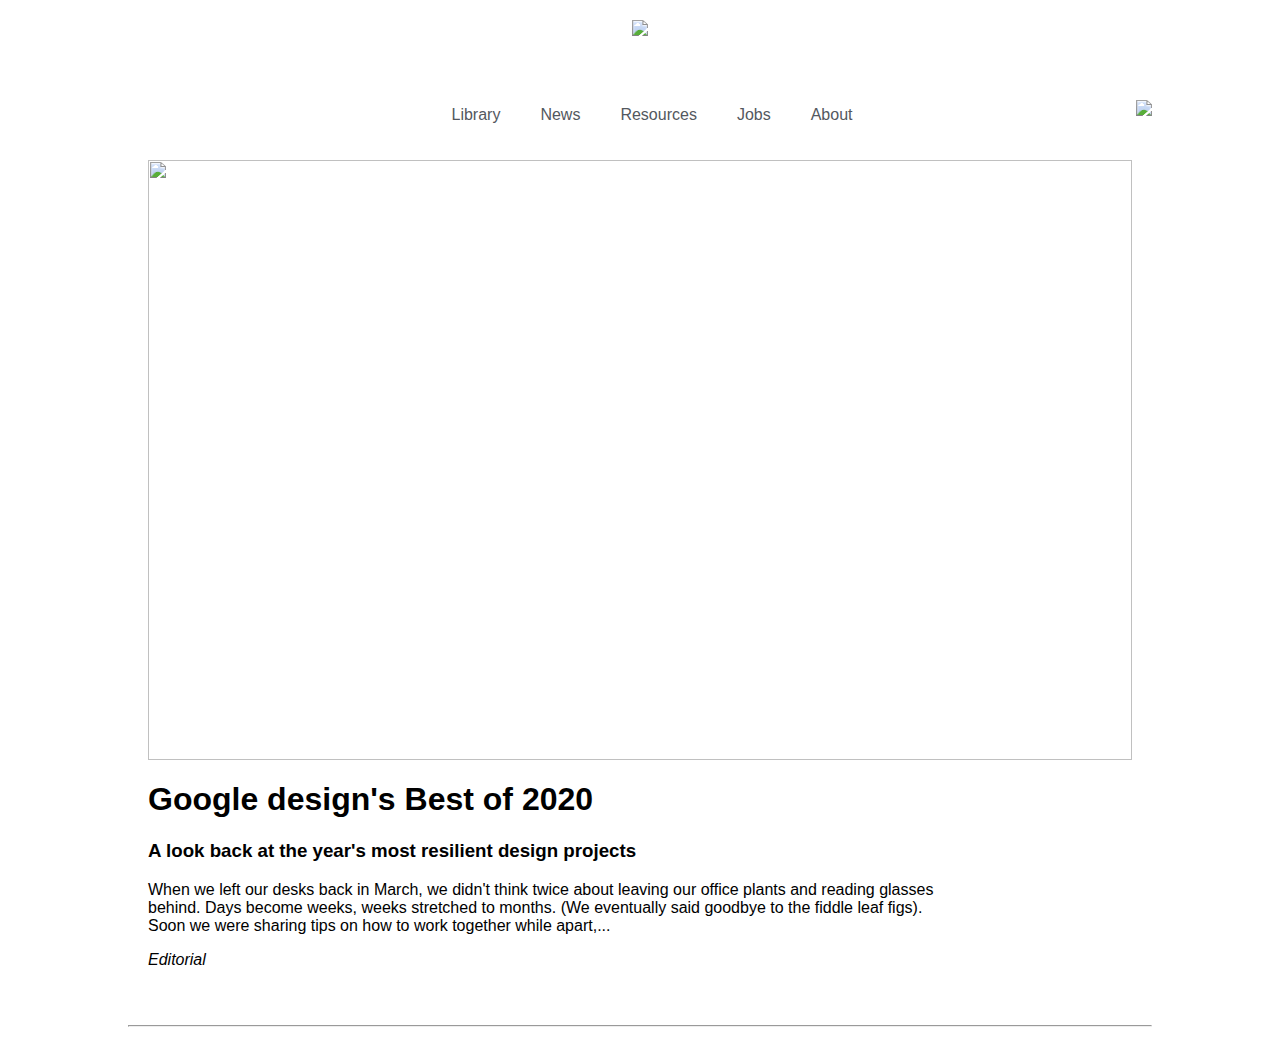
==== index.html @ 1115cd9e "ICA 2 Version 1" ====
<!DOCTYPE html>
<html lang="en">
  <head>
    <meta charset="utf-8" />
    <meta http-equiv="X-UA-Compatible" content="IE=edge" />
    <meta name="viewport" content="width=device-width, initial-scale=1" />

    <title>Wendy's A2 Coding</title>

    <!-- import the webpage's stylesheet -->
    <link rel="stylesheet" href="/style.css" />

    <!-- import the webpage's javascript file -->
    <script src="/script.js" defer></script>
  </head>
  <body>
    <div class="main-logo">
      <img
        src="https://cdn.glitch.com/8870e4f2-5838-43ce-9671-2cc97198764c%2Fgoogledesign%20logo.png?v=1611800086174"
      />
    </div>
    <nav>
      <div></div>
      <ul>
        <li><a href="#">Library</a></li>
        <li><a href="#">News</a></li>
        <li><a href="#">Resources</a></li>
        <li><a href="#">Jobs</a></li>
        <li><a href="#">About</a></li>
      </ul>

      <div class="magnifying-glass">
        <img
          src="https://cdn.glitch.com/8870e4f2-5838-43ce-9671-2cc97198764c%2Fmagnifying%20glass.png?v=1611801108103"
        />
      </div>
    </nav>
<!--     hero -->
    <div class="index-hero">
      <div class="hero-img">
        <img src="https://cdn.glitch.com/8870e4f2-5838-43ce-9671-2cc97198764c%2FvYtVt8o3kNkUz.png?v=1611802524517">
      </div>
      <div class="text-width-80">
        <h1>
          Google design's Best of 2020
        </h1>
        <h3>
          A look back at the year's most resilient design projects
        </h3>
        <p>
          When we left our desks back in March, we didn't think twice about leaving our office plants and reading glasses behind. Days become weeks, weeks stretched to months. (We eventually said goodbye to the fiddle leaf figs). Soon we were sharing tips on how to work together while apart,...
        </p>
        <p>
          <i>Editorial</i>
        </p>
      </div>
    </div>
    
  <hr class="blue-line">
  </body>
</html>
---- style.css ----
/* CSS files add styling rules to your content */

body {
  font-family: helvetica, arial, sans-serif;
  margin: 0 10%;
  padding: 0;
  box-sizing: border-box;
}
img {
  height: 100%;
}

/* Nav */
.main-logo {
  height: 50px;
  text-align: center;
  margin: 20px auto;
}
nav {
  justify-content: space-between;
  align-items: center;
}
nav,
nav ul {
  display: flex;
}
nav li {
  list-style-type: none;
}
nav li a {
  text-decoration: none;
  padding: 20px;
  color: #53585e;
}
.magnifying-glass {
  height: 30px;
}
.margin-center {
  margin: 0 auto;
}
/* Hero */
.hero-img {
  width: 100%;
  height: 600px;
}
.index-hero img {
  width: 100%;
  object-fit: cover;
}

/* box shadow */

.index-hero {
  padding: 20px;
}
.index-hero:hover {
/*   padding: 20px; */
  box-shadow: 0px 0px 2px #53585e;
}
.text-width-80 {
  width: 80%;
}

.blue-line{
  margin: 20px 0;
  stroke-width: 3px;
}
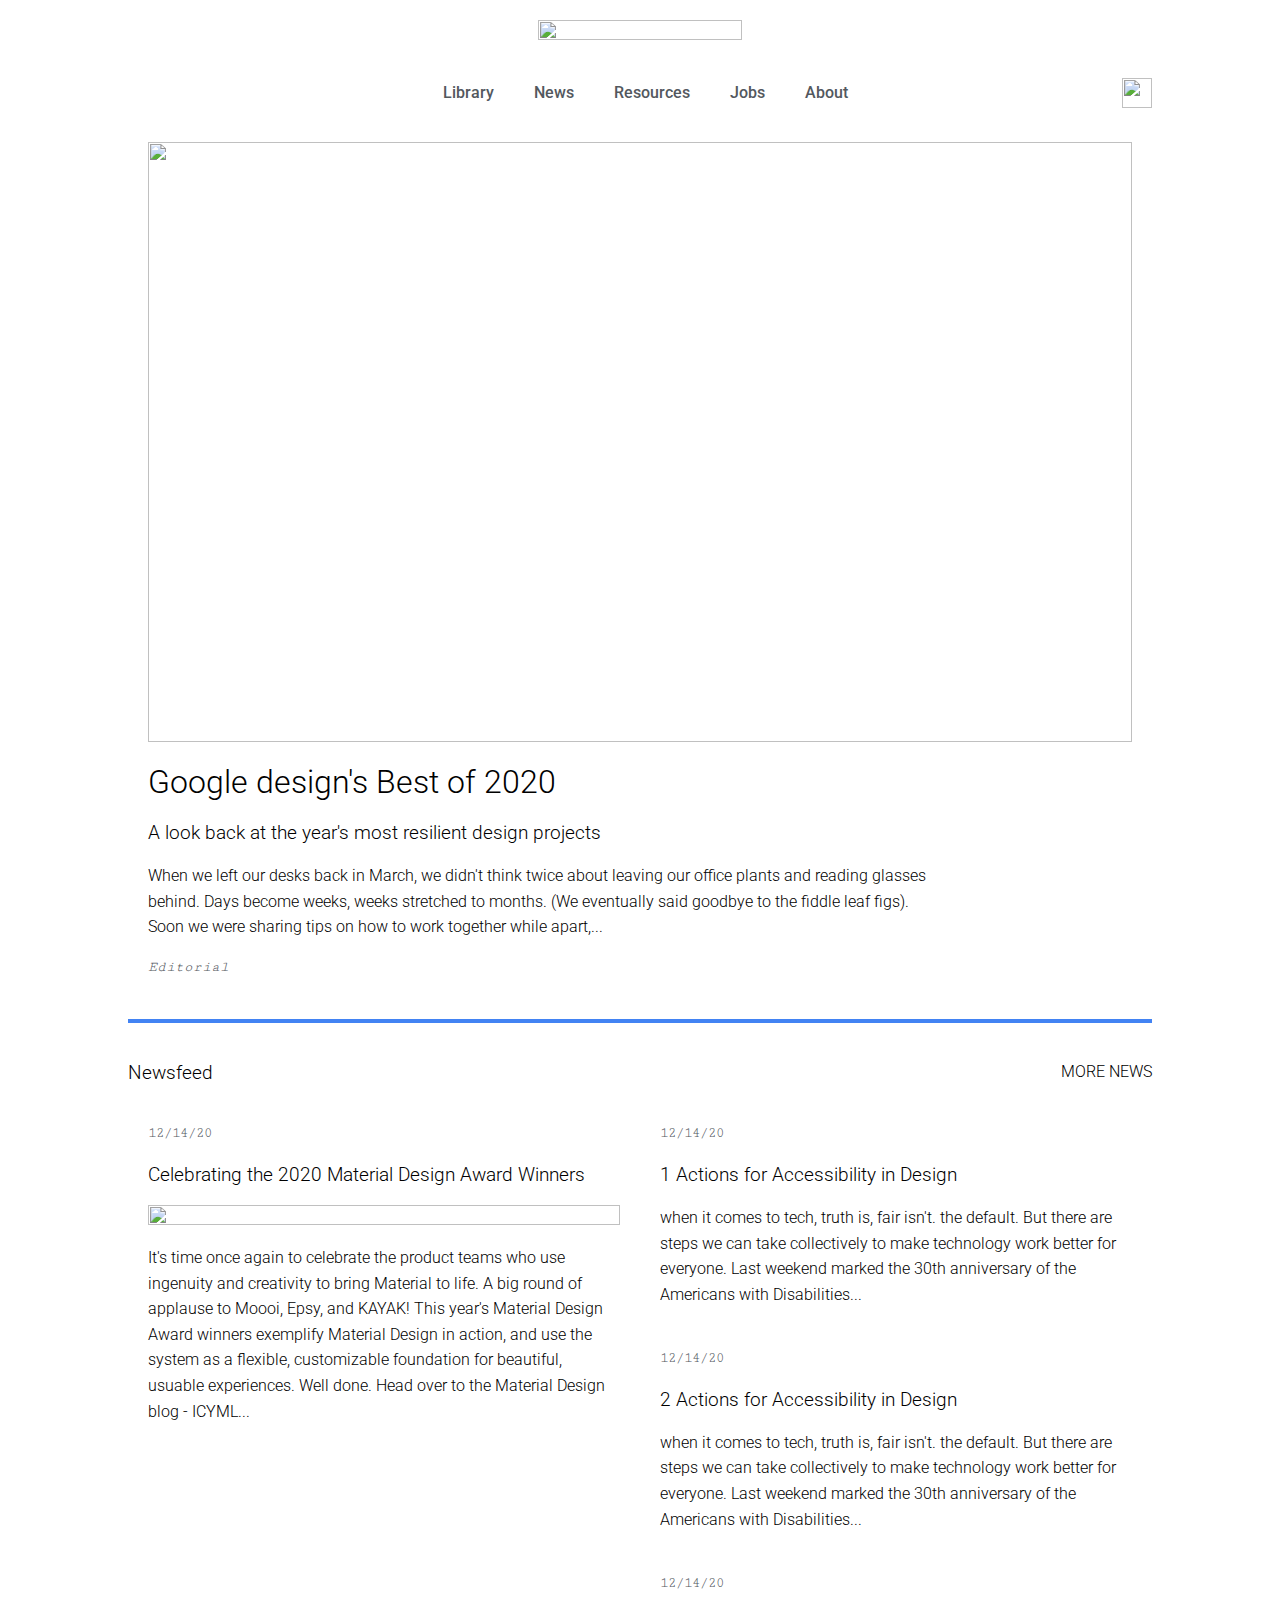
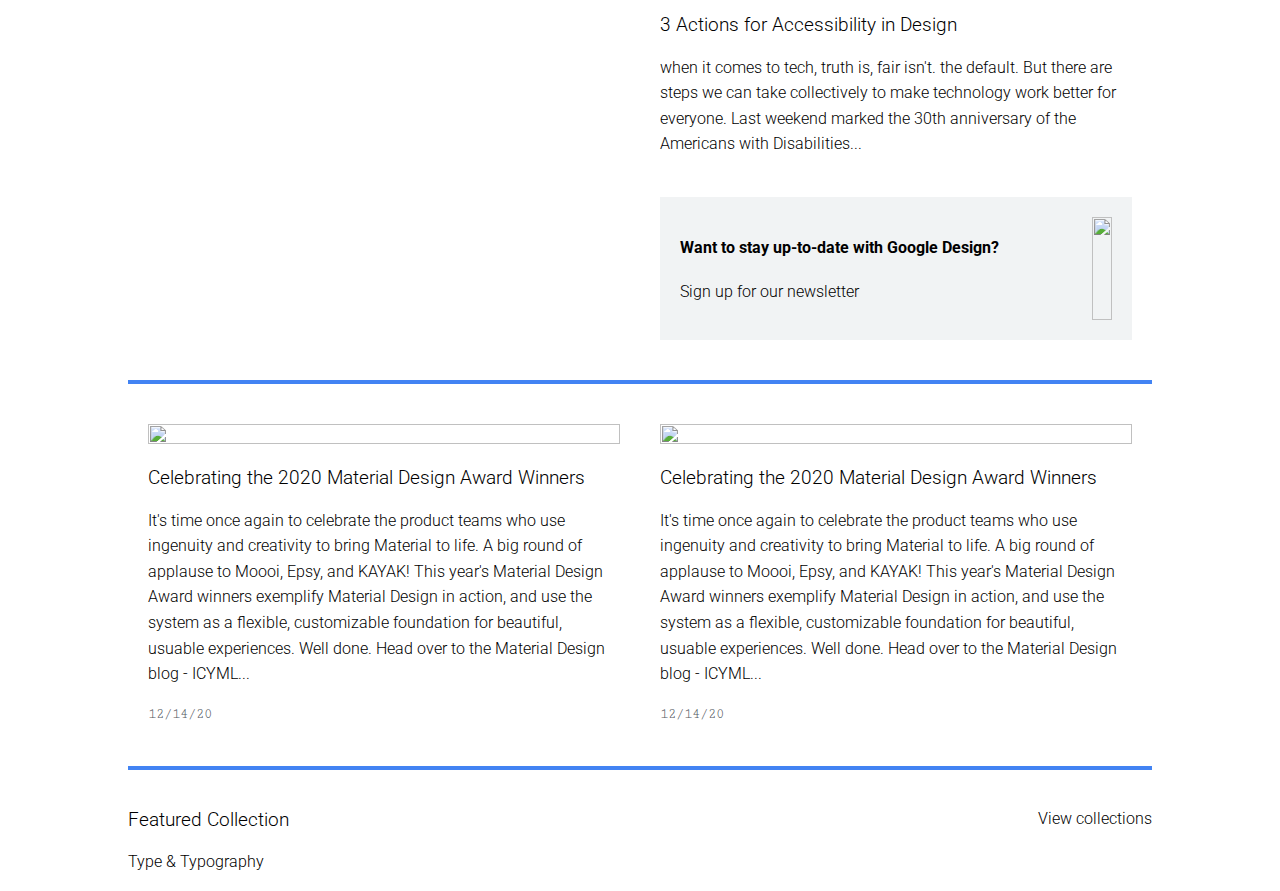
==== commit fdee934d: "👀🛋 Updated with Glitch" ====
--- a/index.html
+++ b/index.html
@@ -9,53 +9,325 @@
 
     <!-- import the webpage's stylesheet -->
     <link rel="stylesheet" href="/style.css" />
+    <link rel="preconnect" href="https://fonts.gstatic.com" />
+    <link rel="preconnect" href="https://fonts.gstatic.com">
+<link rel="preconnect" href="https://fonts.gstatic.com">
+<link href="https://fonts.googleapis.com/css2?family=Cutive+Mono&family=Roboto:wght@300;500&display=swap" rel="stylesheet">
 
     <!-- import the webpage's javascript file -->
     <script src="/script.js" defer></script>
   </head>
   <body>
-    <div class="main-logo">
-      <img
-        src="https://cdn.glitch.com/8870e4f2-5838-43ce-9671-2cc97198764c%2Fgoogledesign%20logo.png?v=1611800086174"
-      />
+    <div class="whole-page-margin">
+      <div class="main-logo">
+        <img
+          src="https://cdn.glitch.com/8870e4f2-5838-43ce-9671-2cc97198764c%2Fgoogledesign%20logo.png?v=1611800086174"
+        />
+      </div>
+      <nav>
+        <div></div>
+        <ul>
+          <li><a href="#">Library</a></li>
+          <li><a href="#">News</a></li>
+          <li><a href="#">Resources</a></li>
+          <li><a href="#">Jobs</a></li>
+          <li><a href="#">About</a></li>
+        </ul>
+
+        <div class="magnifying-glass">
+          <img
+            src="https://cdn.glitch.com/8870e4f2-5838-43ce-9671-2cc97198764c%2Fmagnifying%20glass.png?v=1611801108103"
+          />
+        </div>
+      </nav>
+      <!--     hero -->
+      <div class="index-hero">
+        <div class="hero-img">
+          <img
+            src="https://cdn.glitch.com/8870e4f2-5838-43ce-9671-2cc97198764c%2FvYtVt8o3kNkUz.png?v=1611802524517"
+          />
+        </div>
+        <div class="text-width-80">
+          <h1>
+            Google design's Best of 2020
+          </h1>
+          <h3>
+            A look back at the year's most resilient design projects
+          </h3>
+          <p>
+            When we left our desks back in March, we didn't think twice about
+            leaving our office plants and reading glasses behind. Days become
+            weeks, weeks stretched to months. (We eventually said goodbye to the
+            fiddle leaf figs). Soon we were sharing tips on how to work together
+            while apart,...
+          </p>
+          <p class="mono-text">
+            <i>Editorial</i>
+          </p>
+        </div>
+      </div>
+      <hr class="blue-line" />
+      <!--     Section 2 -->
+      <div class="flex space-between">
+        <div>
+          <h3>
+            Newsfeed
+          </h3>
+        </div>
+        <div>
+          <p>
+            MORE NEWS
+          </p>
+        </div>
+      </div>
+      <section class="flex">
+        <div class="flex1 box-hover">
+          <div>
+            <p class="mono-text">
+              12/14/20
+            </p>
+          </div>
+
+          <div>
+            <h3>
+              Celebrating the 2020 Material Design Award Winners
+            </h3>
+            <div>
+              <img
+                src="https://cdn.glitch.com/8870e4f2-5838-43ce-9671-2cc97198764c%2FksqMRworevuO1.png?v=1612158639087"
+              />
+            </div>
+            <div>
+              <p>
+                It's time once again to celebrate the product teams who use
+                ingenuity and creativity to bring Material to life. A big round
+                of applause to Moooi, Epsy, and KAYAK! This year's Material
+                Design Award winners exemplify Material Design in action, and
+                use the system as a flexible, customizable foundation for
+                beautiful, usuable experiences. Well done. Head over to the
+                Material Design blog - ICYML...
+              </p>
+            </div>
+          </div>
+        </div>
+        <div class="flex1 padding">
+          <div class="margin-bottom">
+            <p class="mono-text">
+              12/14/20
+            </p>
+            <h3>
+              1 Actions for Accessibility in Design
+            </h3>
+            <p>
+              when it comes to tech, truth is, fair isn't. the default. But
+              there are steps we can take collectively to make technology work
+              better for everyone. Last weekend marked the 30th anniversary of
+              the Americans with Disabilities...
+            </p>
+          </div>
+          <div class="margin-bottom">
+            <p class="mono-text">
+              12/14/20
+            </p>
+            <h3>
+              2 Actions for Accessibility in Design
+            </h3>
+            <p>
+              when it comes to tech, truth is, fair isn't. the default. But
+              there are steps we can take collectively to make technology work
+              better for everyone. Last weekend marked the 30th anniversary of
+              the Americans with Disabilities...
+            </p>
+          </div>
+          <div class="margin-bottom">
+            <p class="mono-text">
+              12/14/20
+            </p>
+            <h3>
+              3 Actions for Accessibility in Design
+            </h3>
+            <p>
+              when it comes to tech, truth is, fair isn't. the default. But
+              there are steps we can take collectively to make technology work
+              better for everyone. Last weekend marked the 30th anniversary of
+              the Americans with Disabilities...
+            </p>
+          </div>
+          <!--  Grey box -->
+          <div class="grey-color flex padding space-between">
+            <div>
+              <h4>
+                Want to stay up-to-date with Google Design?
+              </h4>
+              <p>
+                Sign up for our newsletter
+              </p>
+            </div>
+            <div>
+              <img
+                src="https://cdn.glitch.com/8870e4f2-5838-43ce-9671-2cc97198764c%2Fgdlogo.png?v=1612402523638"
+              />
+            </div>
+          </div>
+        </div>
+      </section>
+      <hr class="blue-line" />
+      <!--     Section 2 -->
+      <section class="flex">
+        <div class="flex1 box-hover">
+          <div>
+            <img
+              src="https://cdn.glitch.com/8870e4f2-5838-43ce-9671-2cc97198764c%2FksqMRworevuO1.png?v=1612158639087"
+            />
+          </div>
+          <div>
+            <h3>
+              Celebrating the 2020 Material Design Award Winners
+            </h3>
+            <p>
+              It's time once again to celebrate the product teams who use
+              ingenuity and creativity to bring Material to life. A big round of
+              applause to Moooi, Epsy, and KAYAK! This year's Material Design
+              Award winners exemplify Material Design in action, and use the
+              system as a flexible, customizable foundation for beautiful,
+              usuable experiences. Well done. Head over to the Material Design
+              blog - ICYML...
+            </p>
+          </div>
+          <div>
+            <p class="mono-text">
+              12/14/20
+            </p>
+          </div>
+        </div>
+        <div class="flex1 box-hover">
+          <div>
+            <img
+              src="https://cdn.glitch.com/8870e4f2-5838-43ce-9671-2cc97198764c%2FksqMRworevuO1.png?v=1612158639087"
+            />
+          </div>
+          <div>
+            <h3>
+              Celebrating the 2020 Material Design Award Winners
+            </h3>
+            <p>
+              It's time once again to celebrate the product teams who use
+              ingenuity and creativity to bring Material to life. A big round of
+              applause to Moooi, Epsy, and KAYAK! This year's Material Design
+              Award winners exemplify Material Design in action, and use the
+              system as a flexible, customizable foundation for beautiful,
+              usuable experiences. Well done. Head over to the Material Design
+              blog - ICYML...
+            </p>
+          </div>
+          <div>
+            <p class="mono-text">
+              12/14/20
+            </p>
+          </div>
+        </div>
+      </section>
+      <hr class="blue-line" />
+      <!-- section 3, featured collection-->
+      <!-- featured header -->
+      <div class="flex space-between">
+        <div>
+          <h3>
+            Featured Collection
+          </h3>
+          <p>
+            Type & Typography
+          </p>
+        </div>
+        <div>
+          <p>
+            View collections
+          </p>
+        </div>
+      </div>
     </div>
-    <nav>
-      <div></div>
-      <ul>
-        <li><a href="#">Library</a></li>
-        <li><a href="#">News</a></li>
-        <li><a href="#">Resources</a></li>
-        <li><a href="#">Jobs</a></li>
-        <li><a href="#">About</a></li>
-      </ul>
-
-      <div class="magnifying-glass">
-        <img
-          src="https://cdn.glitch.com/8870e4f2-5838-43ce-9671-2cc97198764c%2Fmagnifying%20glass.png?v=1611801108103"
-        />
-      </div>
-    </nav>
-<!--     hero -->
-    <div class="index-hero">
-      <div class="hero-img">
-        <img src="https://cdn.glitch.com/8870e4f2-5838-43ce-9671-2cc97198764c%2FvYtVt8o3kNkUz.png?v=1611802524517">
-      </div>
-      <div class="text-width-80">
-        <h1>
-          Google design's Best of 2020
-        </h1>
-        <h3>
-          A look back at the year's most resilient design projects
-        </h3>
-        <p>
-          When we left our desks back in March, we didn't think twice about leaving our office plants and reading glasses behind. Days become weeks, weeks stretched to months. (We eventually said goodbye to the fiddle leaf figs). Soon we were sharing tips on how to work together while apart,...
-        </p>
-        <p>
-          <i>Editorial</i>
-        </p>
-      </div>
+    <!--     fix this error when got time -->
+    <!-- featured box -->
+    <!--      
+    <div class="overflow-box">
+      <div class="flex overflow-box-container">
+        <div class="flex1">
+          <p style="padding-right:20px">
+            Lorem ipsum dolor sit amet, consectetur adipiscing elit. Suspendisse
+            sit amet neque ut ante posuere scelerisque sed quis justo. Praesent
+            vehicula et quam eget tempor. Aenean maximus orci at nibh venenatis,
+            ut blandit sapien lobortis. Phasellus vehicula vestibulum quam sed
+            facilisis.
+          </p>
+        </div>
+        <div class="flex1 box-hover">
+          <div>
+            <img
+              src="https://cdn.glitch.com/8870e4f2-5838-43ce-9671-2cc97198764c%2FksqMRworevuO1.png?v=1612158639087"
+            />
+          </div>
+          <div>
+            <h3>
+              Variable Fonts Are Here to Stay
+            </h3>
+            <p>
+              As variable fonts make their way into Google Fonts, learn what
+              they are and their benefits for digital design–better compression
+              for developers, greater expression for designers, and finer text
+              typography for readers.
+            </p>
+          </div>
+          <div>
+            <p>
+              Guide
+            </p>
+          </div>
+        </div>
+        <div class="flex1 box-hover">
+          <div>
+            <img
+              src="https://cdn.glitch.com/8870e4f2-5838-43ce-9671-2cc97198764c%2FksqMRworevuO1.png?v=1612158639087"
+            />
+          </div>
+          <div>
+            <h3>
+              YouTube Sans: The Making of a Typeface
+            </h3>
+            <p>
+              How YouTube created a tailor-made font that doubles as a brand
+              ambassador
+            </p>
+          </div>
+          <div>
+            <p>
+              Case Study
+            </p>
+          </div>
+        </div>
+        <div class="flex1 box-hover">
+          <div>
+            <img
+              src="https://cdn.glitch.com/8870e4f2-5838-43ce-9671-2cc97198764c%2FksqMRworevuO1.png?v=1612158639087"
+            />
+          </div>
+          <div>
+            <h3>
+              Hot Type, Always Fresh
+            </h3>
+            <p>
+              Get to know how the Google Fonts API keeps your type up-to-date
+              and increasingly efficient
+            </p>
+          </div>
+          <div>
+            <p>
+              Editoral
+            </p>
+          </div>
+        </div>
+      </div>
+
     </div>
-    
-  <hr class="blue-line">
+-->
   </body>
 </html>
--- a/style.css
+++ b/style.css
@@ -1,43 +1,106 @@
 /* CSS files add styling rules to your content */
 
 body {
-  font-family: helvetica, arial, sans-serif;
-  margin: 0 10%;
+  margin: 0;
   padding: 0;
   box-sizing: border-box;
 }
 img {
   height: 100%;
-}
+  width: 100%;
+}
+/* 
+.small-icons -> used for small image like icons, profile pic.
+----
+margin
+----
+.whole-page-margin -> to have the margin at the side of the page
+.margin-center -> even spacing at both side
+.margin-bottom -> spacing at the bottom
+.bigspacing -> 120px big spacing at top and bottom
+.midspacing ->60px mid spacing at top and bottom
+.small-spacing ->20px spacing at top and bottom
+
+-----
+mobile
+------
+.mobile-flex-column -> change the direction to column
+.desktop-logo -> show in desktop and hidden when change to mobile
+.mobile-logo -> show in mobile and hidden when in desktop
+
+
+
+*/
 
 /* Nav */
 .main-logo {
-  height: 50px;
+  width: 20%;
   text-align: center;
   margin: 20px auto;
 }
-nav {
+nav,
+.space-between {
   justify-content: space-between;
+/*   align-items: center; */
+}
+nav{
   align-items: center;
 }
 nav,
-nav ul {
+nav ul,
+.flex {
   display: flex;
 }
-nav li {
+
+nav li,
+.footer-list li {
   list-style-type: none;
 }
+
 nav li a {
   text-decoration: none;
+  border-bottom: 3px solid transparent;
   padding: 20px;
   color: #53585e;
 }
+nav li a:hover {
+  transition: 1s ease-in;
+  border-bottom: 3px solid black;
+}
+.mobile-logo {
+  display: none;
+}
 .magnifying-glass {
   height: 30px;
-}
-.margin-center {
-  margin: 0 auto;
-}
+  width: 30px;
+}
+/* footer */
+.footer-list {
+  padding: 0;
+}
+.footer-list li {
+  padding: 5px 0;
+}
+.footer-list li a {
+  text-decoration: none;
+  padding: 0;
+  margin: 0;
+  color: #53585e;
+}
+
+.footer-container {
+  width: 30%;
+}
+/* Privacy & Term underline */
+.privacynterm,
+.privacynterm a {
+  color: #7b7d81;
+  text-decoration: none;
+}
+.privacynterm a:hover, .footer-list li a:hover {
+  text-decoration: underline;
+}
+
 /* Hero */
 .hero-img {
   width: 100%;
@@ -48,20 +111,199 @@
   object-fit: cover;
 }
 
+/* for all */
+.whole-page-margin {
+  margin: 0 10%;
+}
+.flex1 {
+  flex: 1;
+}
+.flex2 {
+  flex: 2;
+}
+.flexwrap {
+  display: flex;
+  flex-wrap: wrap;
+}
+.grey-color {
+  background-color: #f1f3f4;
+}
+.dark-grey-text {
+  color: #7b7d81;
+}
+.grey-text {
+  color: #53585e;
+}
+.margin-center {
+  margin: 0 auto;
+}
+.margin-bottom {
+  margin-bottom: 40px;
+}
+.bigspacing {
+  margin: 120px 0;
+}
+.midspacing {
+  margin: 60px 0;
+}
+.small-spacing{
+  margin: 20px 0;
+}
+.small-icons {
+  width: 40px;
+  height: 40px;
+}
+/* text */
+h1, h2,h2,h3{
+  font-family: "Roboto", sans-serif;
+  font-weight: 300;
+}
+h4{
+  font-family: "Roboto", sans-serif;
+}
+
+p,
+a {
+  font-family: "Roboto", sans-serif;
+  font-size: 16px;
+  line-height: 1.6;
+  font-weight:300;
+  
+}
+.font-weight-300 {
+  font-weight: 300;
+}
+nav a {
+  font-weight: 500;
+}
+.mono-text {
+  font-family: "Cutive Mono", monospace;
+  color: #53585e;
+  font-size: 0.9em;
+  margin: 0;
+}
 /* box shadow */
-
-.index-hero {
+.index-hero,
+.box-hover,
+.padding {
   padding: 20px;
 }
-.index-hero:hover {
-/*   padding: 20px; */
+.index-hero:hover,
+.box-hover:hover {
+  /*   padding: 20px; */
   box-shadow: 0px 0px 2px #53585e;
 }
 .text-width-80 {
   width: 80%;
 }
-
-.blue-line{
+/* blue line */
+.blue-line {
   margin: 20px 0;
-  stroke-width: 3px;
-}+  border: 2px solid #4283f3;
+}
+/* index page */
+.overflow-box {
+  overflow: hidden;
+  margin-left: 10%;
+}
+.overflow-box-container {
+  width: 120%;
+}
+
+/* error 404 page */
+
+.errorpage-logo {
+  width: 15%;
+}
+
+/* Resource page */
+.resources-list li a {
+  color: #4283f3;
+  margin: 15px 0;
+}
+
+.resources-3column {
+  flex: 29%;
+}
+.resources-list li a:hover, .about-links:hover {
+  transition: 1s ease-out;
+  text-decoration: none;
+}
+.resource-3column-para {
+  min-height: 70px;
+}
+/* about page */
+.about-links{
+  color: #4285f4;
+}
+.about-paragraph{
+  width:60%;
+}
+
+/* Tablet */
+@media screen and (max-width: 992px) {
+  .tablet-width-100 {
+    width: 100%;
+    height: 100%;
+  }
+  nav ul {
+    margin-right: 0px;
+  }
+  nav ul li a {
+    font-size: 0.8em;
+  }
+  .desktop-logo {
+    display: none;
+  }
+  .mobile-logo {
+    display: block;
+    width: 50px;
+  }
+}
+
+/* Phone */
+@media screen and (max-width: 600px) {
+  .whole-page-margin {
+    margin: 0 2%;
+  }
+  .mobile-width-100 {
+    width: 100%;
+    height: 100%;
+  }
+  /* nav */
+  .mobile-logo {
+    width: 40px;
+    padding: 0;
+  }
+  nav ul {
+    padding: 0;
+  }
+  .space-between{
+    align-items: center;
+  }
+  .mobile-flex-column {
+    flex-direction: column;
+/*     align-items: center;
+    align-content: center;
+    margin: 0 auto; */
+  }
+  /*   resource 3 column page */
+  .resource-3column-para p {
+    font-size: 0.9em;
+  }
+/*   about page */
+  .about-paragraph{
+  width:80%;
+    margin: 30px auto;
+}
+  nav {
+    width: 100%;
+  }
+  .resources-3column{
+    flex:100%;
+  }
+  /*   footer */
+ .footer-container {
+    width: 80%;
+  }
+}
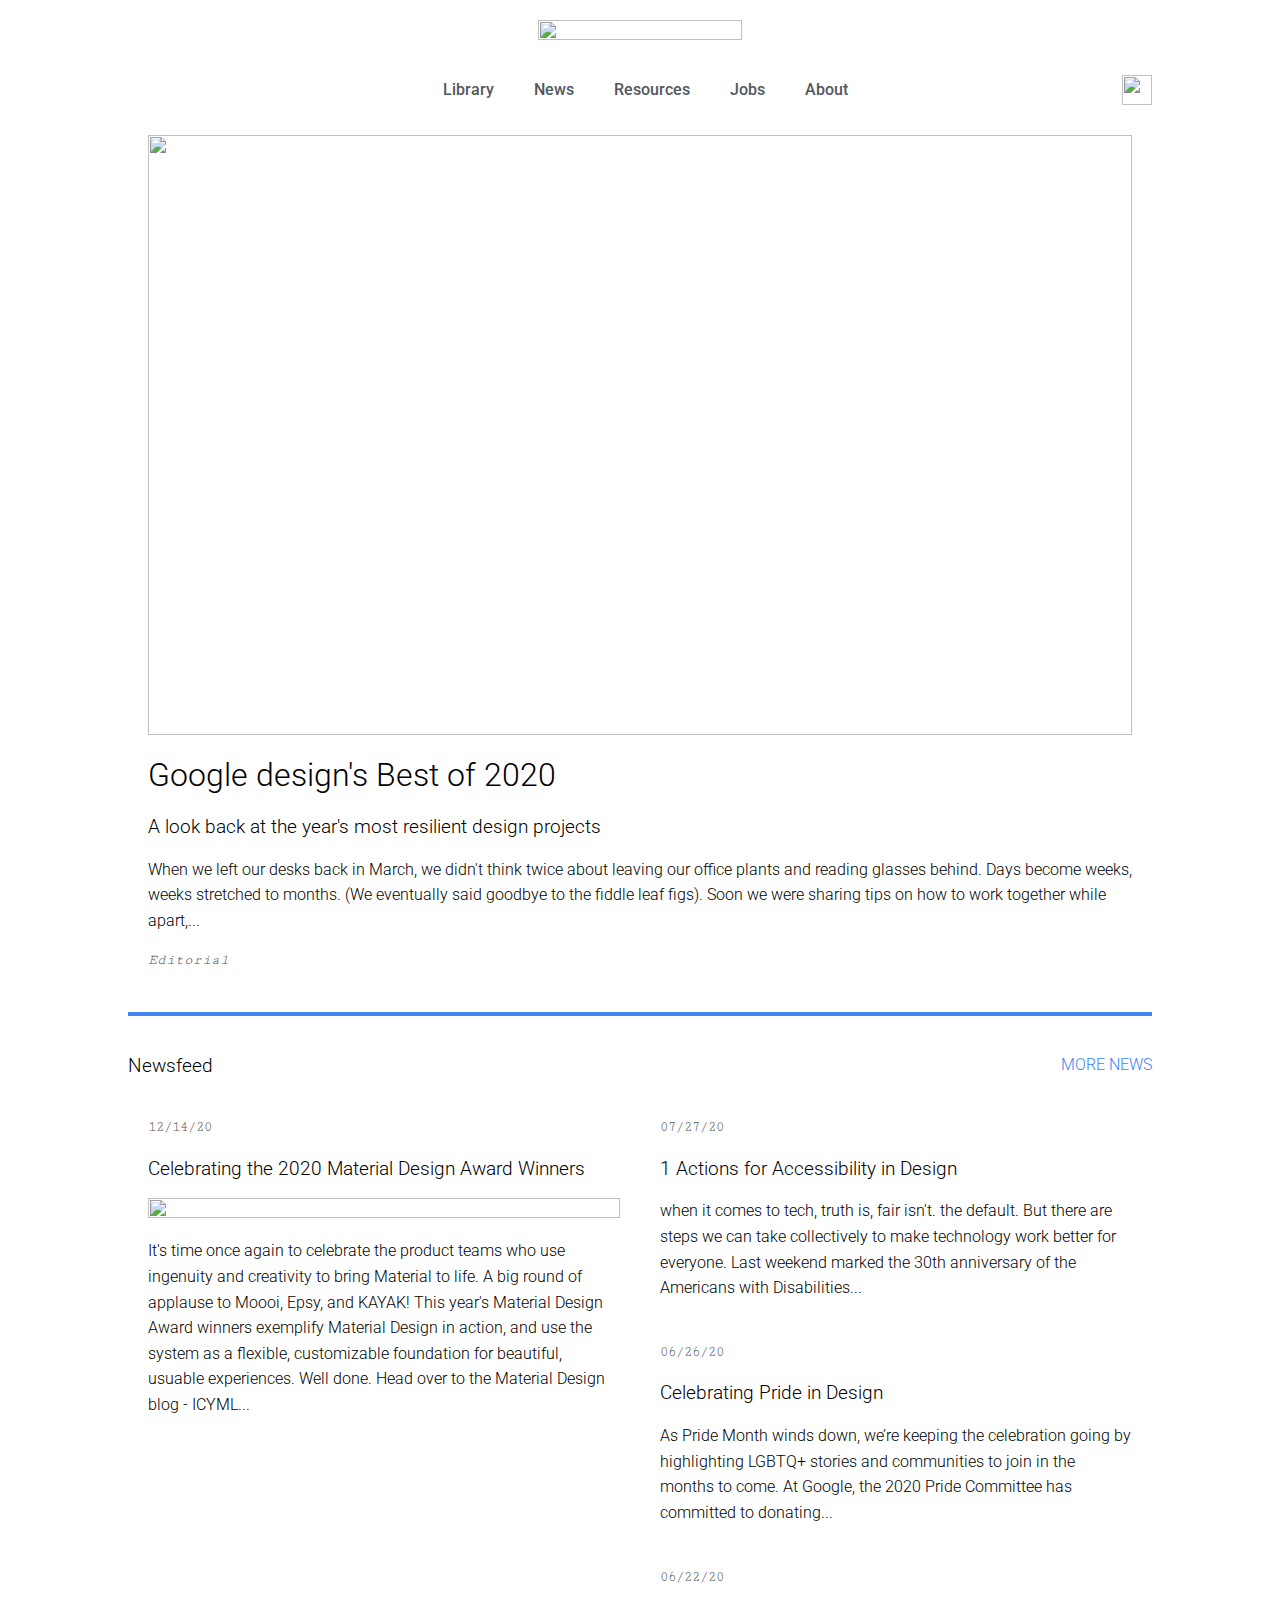
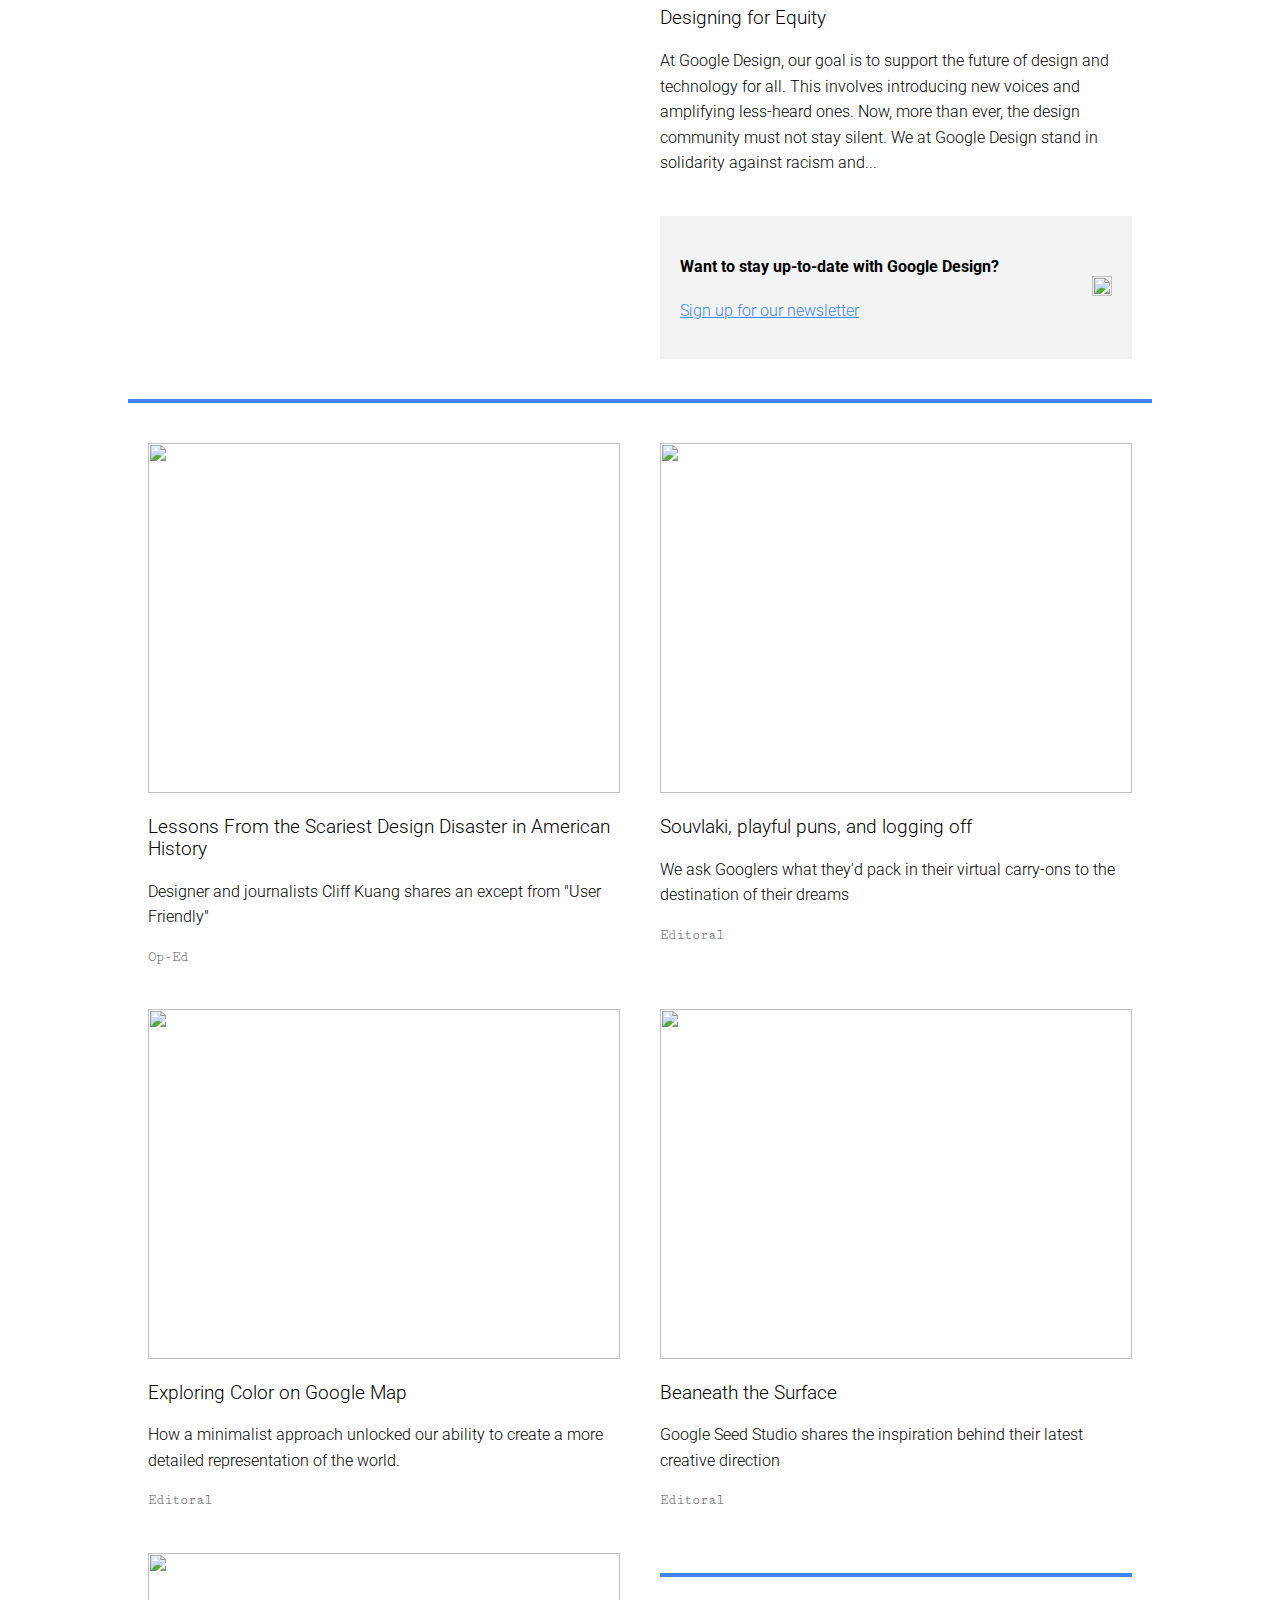
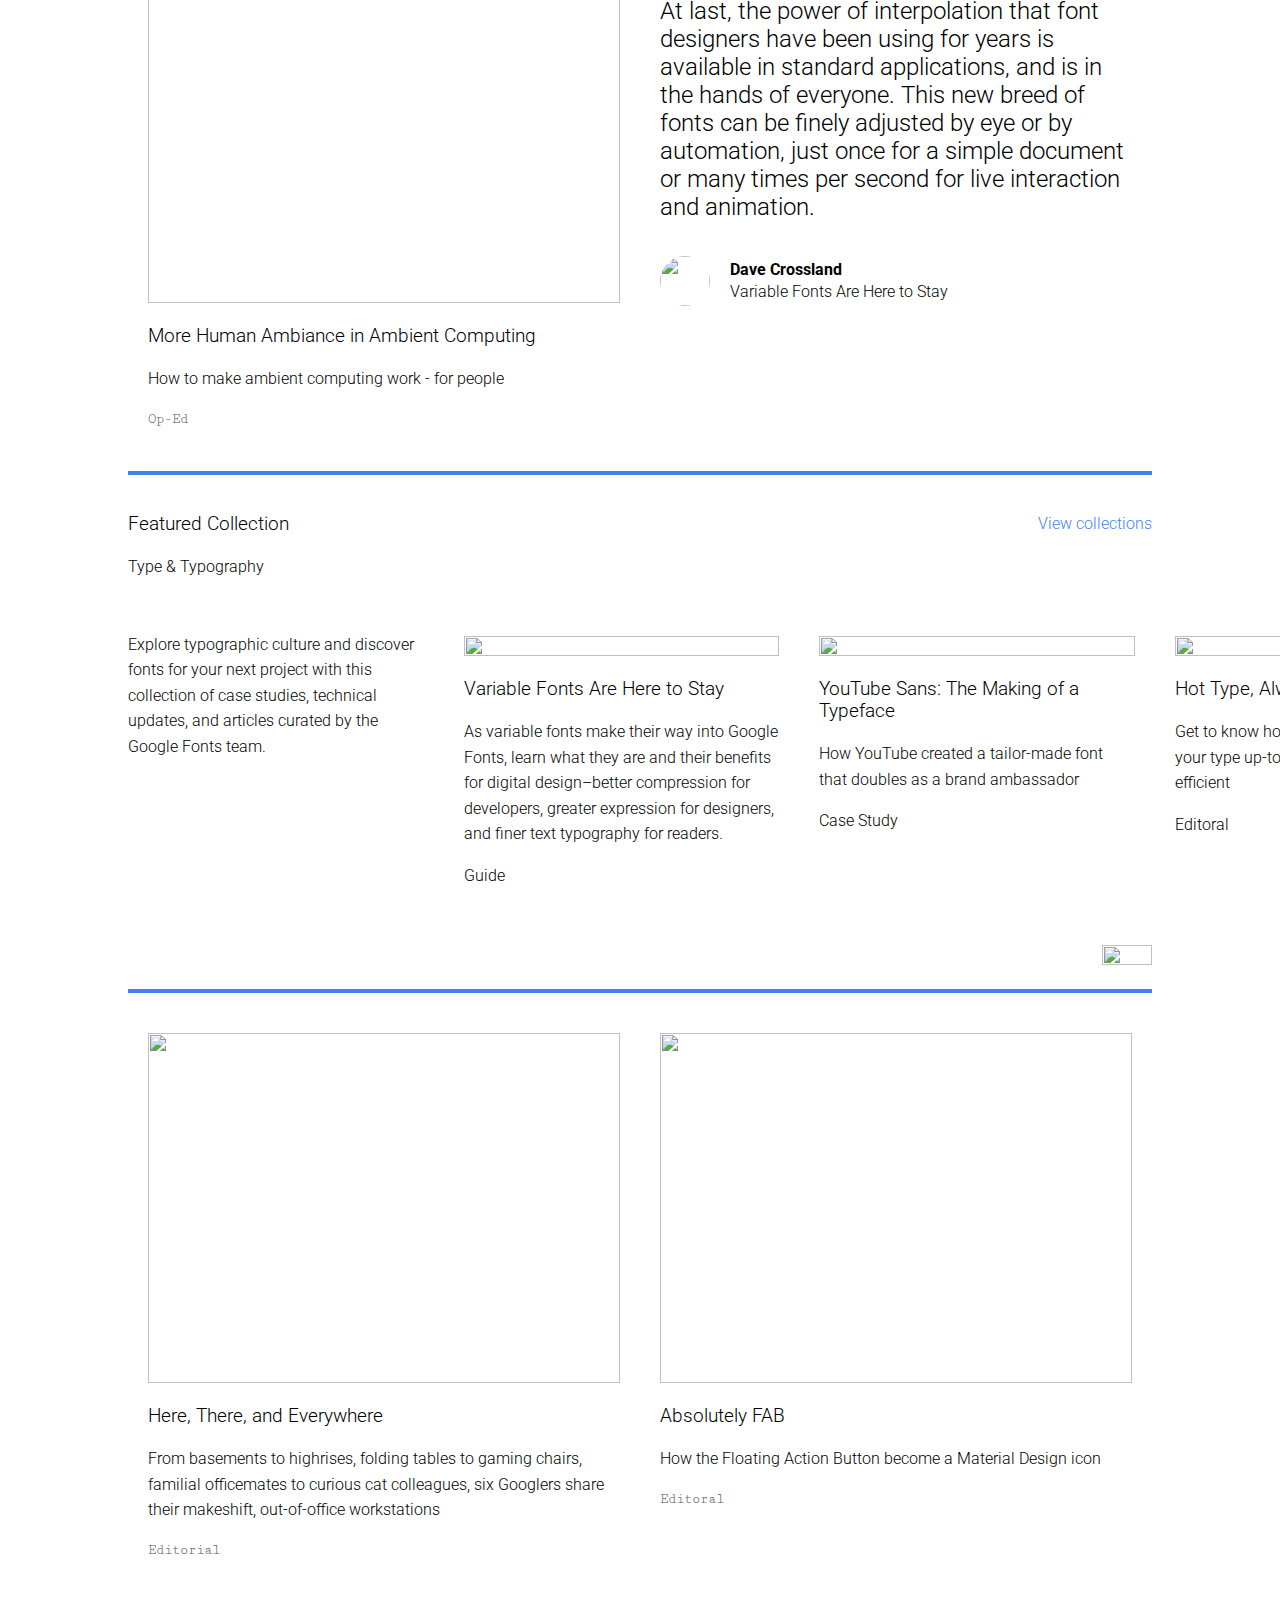
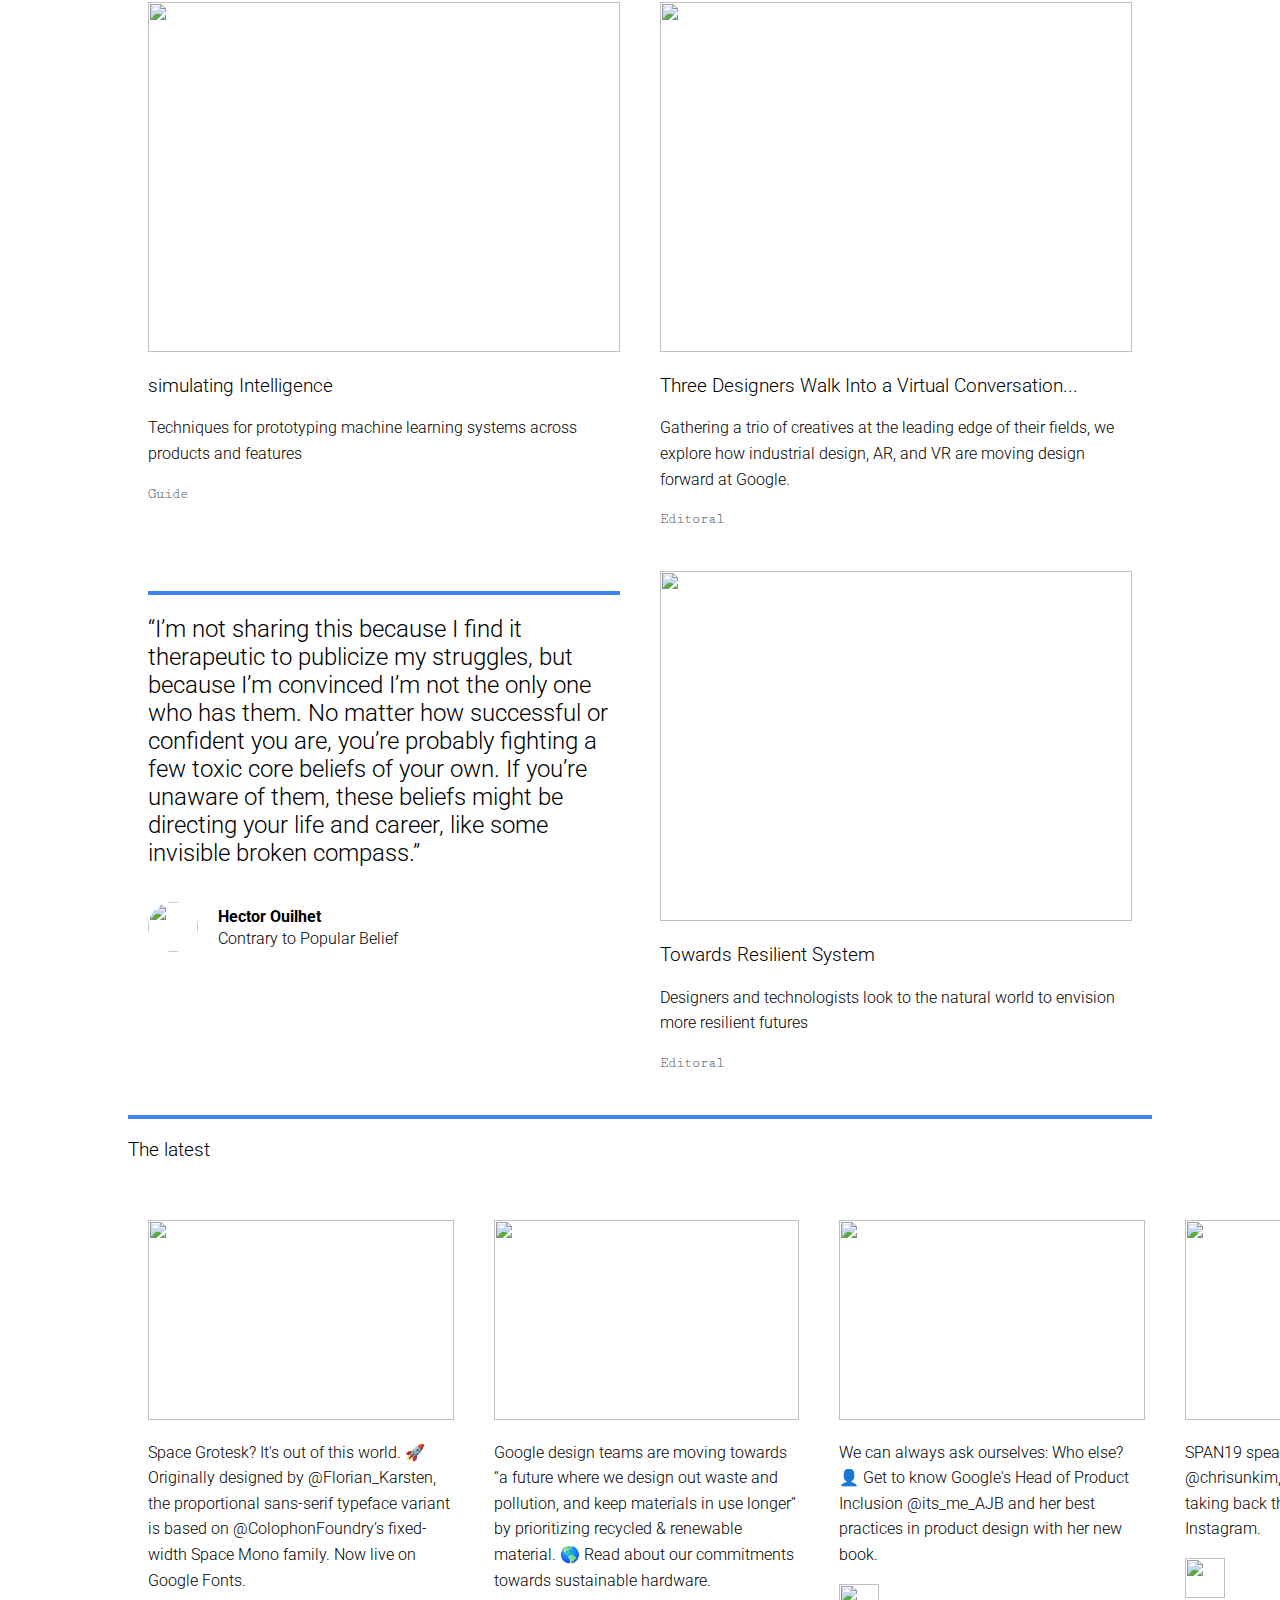
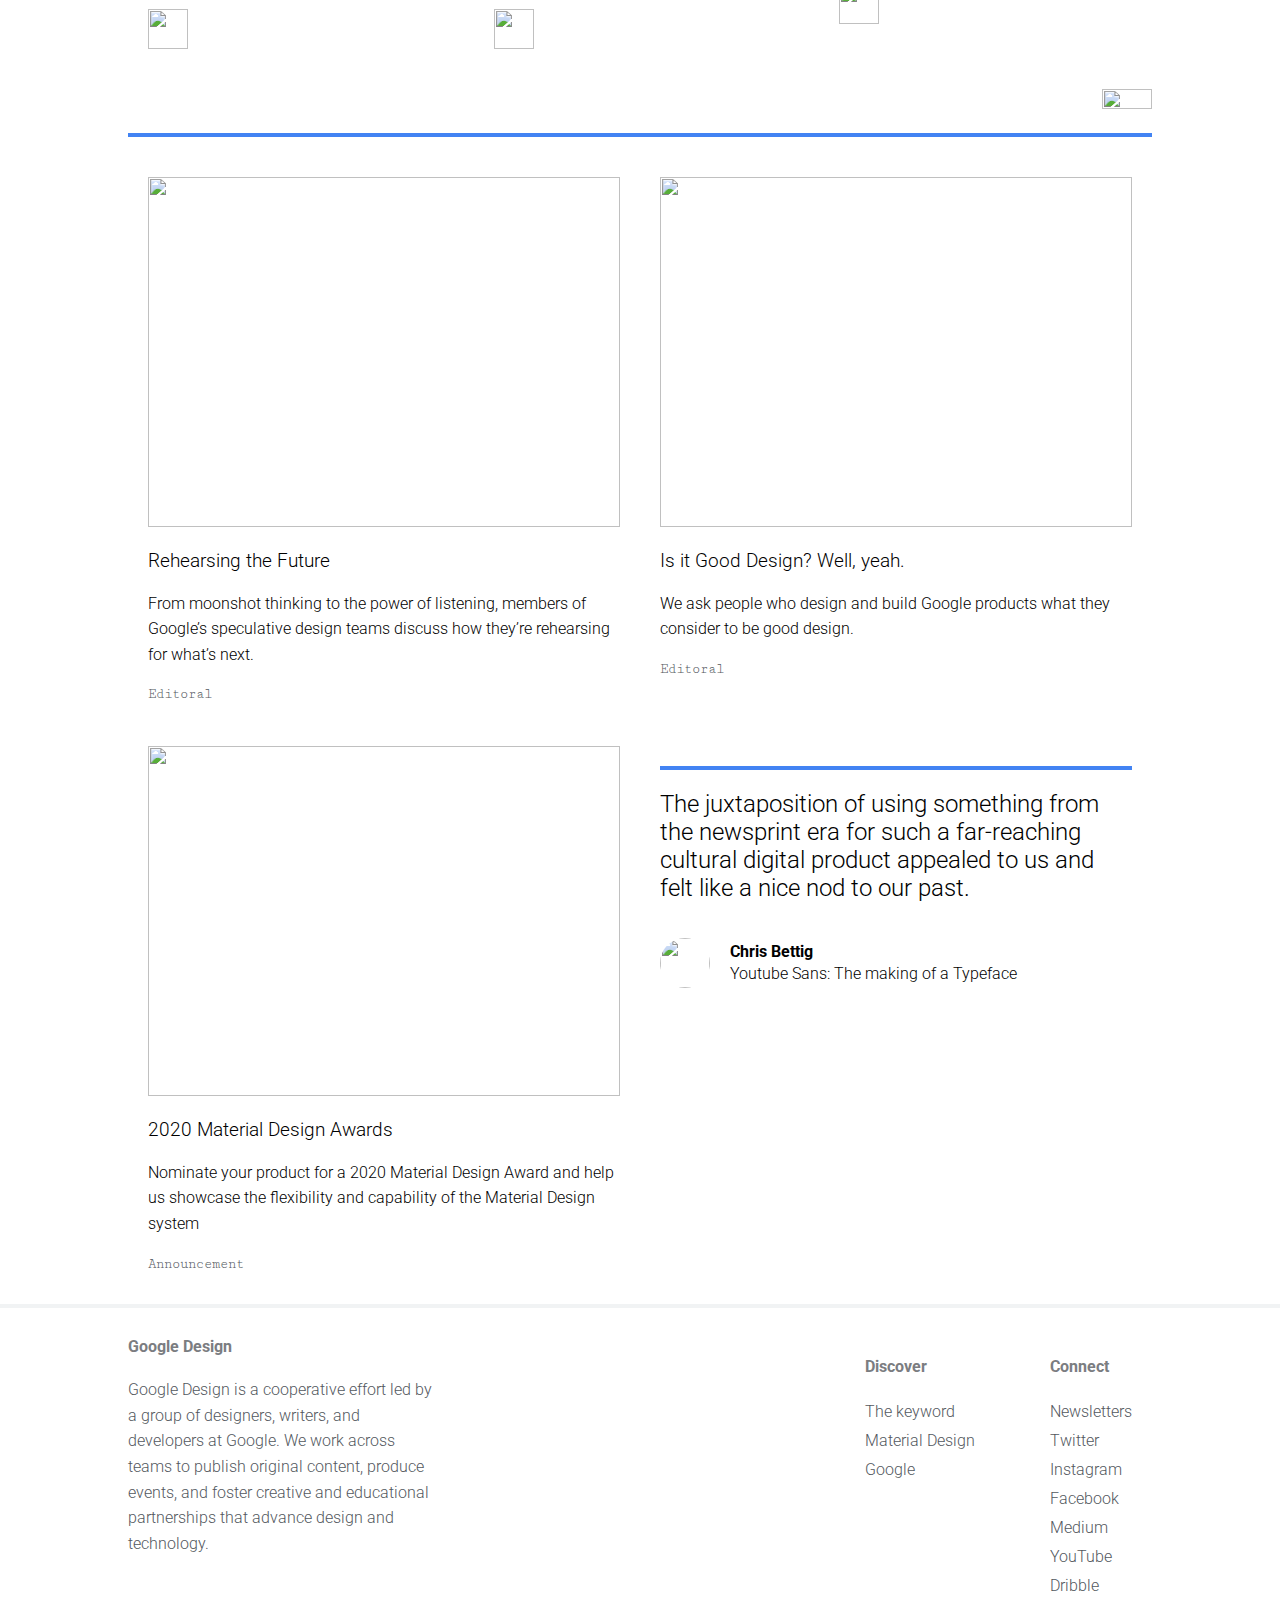
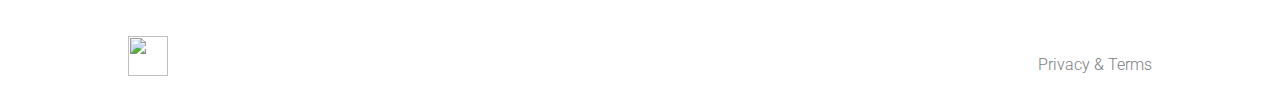
==== commit 957cd7ab: "🌍😚 Updated with Glitch" ====
--- a/index.html
+++ b/index.html
@@ -10,9 +10,12 @@
     <!-- import the webpage's stylesheet -->
     <link rel="stylesheet" href="/style.css" />
     <link rel="preconnect" href="https://fonts.gstatic.com" />
-    <link rel="preconnect" href="https://fonts.gstatic.com">
-<link rel="preconnect" href="https://fonts.gstatic.com">
-<link href="https://fonts.googleapis.com/css2?family=Cutive+Mono&family=Roboto:wght@300;500&display=swap" rel="stylesheet">
+    <!--     <link rel="preconnect" href="https://fonts.gstatic.com" />
+    <link rel="preconnect" href="https://fonts.gstatic.com" /> -->
+    <link
+      href="https://fonts.googleapis.com/css2?family=Cutive+Mono&family=Roboto:wght@300;500&display=swap"
+      rel="stylesheet"
+    />
 
     <!-- import the webpage's javascript file -->
     <script src="/script.js" defer></script>
@@ -25,13 +28,23 @@
         />
       </div>
       <nav>
-        <div></div>
-        <ul>
-          <li><a href="#">Library</a></li>
-          <li><a href="#">News</a></li>
-          <li><a href="#">Resources</a></li>
-          <li><a href="#">Jobs</a></li>
-          <li><a href="#">About</a></li>
+        <!--         <div></div> -->
+        <div>
+          <a href="error404.html">
+            <img
+              class="mobile-logo"
+              src="https://cdn.glitch.com/8870e4f2-5838-43ce-9671-2cc97198764c%2Fmobile-hamburger.png?v=1612678335505"
+            />
+          </a>
+        </div>
+        <ul class=" desktop-logo grey-text">
+          <li><a href="library.html">Library</a></li>
+          <li><a href="error404.html">News</a></li>
+          <li>
+            <a href="resources.html">Resources</a>
+          </li>
+          <li><a href="job.html">Jobs</a></li>
+          <li><a href="about.html">About</a></li>
         </ul>
 
         <div class="magnifying-glass">
@@ -47,7 +60,7 @@
             src="https://cdn.glitch.com/8870e4f2-5838-43ce-9671-2cc97198764c%2FvYtVt8o3kNkUz.png?v=1611802524517"
           />
         </div>
-        <div class="text-width-80">
+        <div>
           <h1>
             Google design's Best of 2020
           </h1>
@@ -75,12 +88,12 @@
           </h3>
         </div>
         <div>
-          <p>
+          <p class="blue-text">
             MORE NEWS
           </p>
         </div>
       </div>
-      <section class="flex">
+      <section class="flex mobile-flex-column">
         <div class="flex1 box-hover">
           <div>
             <p class="mono-text">
@@ -111,9 +124,10 @@
           </div>
         </div>
         <div class="flex1 padding">
+          <!-- Section 2,  1 -->
           <div class="margin-bottom">
             <p class="mono-text">
-              12/14/20
+              07/27/20
             </p>
             <h3>
               1 Actions for Accessibility in Design
@@ -125,42 +139,47 @@
               the Americans with Disabilities...
             </p>
           </div>
+          <!--  Section 2, 2 -->
           <div class="margin-bottom">
             <p class="mono-text">
-              12/14/20
-            </p>
-            <h3>
-              2 Actions for Accessibility in Design
-            </h3>
-            <p>
-              when it comes to tech, truth is, fair isn't. the default. But
-              there are steps we can take collectively to make technology work
-              better for everyone. Last weekend marked the 30th anniversary of
-              the Americans with Disabilities...
-            </p>
-          </div>
+              06/26/20
+            </p>
+            <h3>
+              Celebrating Pride in Design
+            </h3>
+            <p>
+              As Pride Month winds down, we’re keeping the celebration going by
+              highlighting LGBTQ+ stories and communities to join in the months
+              to come. At Google, the 2020 Pride Committee has committed to
+              donating...
+            </p>
+          </div>
+          <!-- Section 2, 3 -->
           <div class="margin-bottom">
             <p class="mono-text">
-              12/14/20
-            </p>
-            <h3>
-              3 Actions for Accessibility in Design
-            </h3>
-            <p>
-              when it comes to tech, truth is, fair isn't. the default. But
-              there are steps we can take collectively to make technology work
-              better for everyone. Last weekend marked the 30th anniversary of
-              the Americans with Disabilities...
+              06/22/20
+            </p>
+            <h3>
+              Designing for Equity
+            </h3>
+            <p>
+              At Google Design, our goal is to support the future of design and
+              technology for all. This involves introducing new voices and
+              amplifying less-heard ones. Now, more than ever, the design
+              community must not stay silent. We at Google Design stand in
+              solidarity against racism and...
             </p>
           </div>
           <!--  Grey box -->
-          <div class="grey-color flex padding space-between">
+          <div class="grey-color flex padding align-items space-between">
             <div>
               <h4>
                 Want to stay up-to-date with Google Design?
               </h4>
               <p>
-                Sign up for our newsletter
+                <a href="error404.html" class="about-links">
+                  Sign up for our newsletter</a
+                >
               </p>
             </div>
             <div>
@@ -172,63 +191,148 @@
         </div>
       </section>
       <hr class="blue-line" />
-      <!--     Section 2 -->
-      <section class="flex">
-        <div class="flex1 box-hover">
-          <div>
-            <img
-              src="https://cdn.glitch.com/8870e4f2-5838-43ce-9671-2cc97198764c%2FksqMRworevuO1.png?v=1612158639087"
-            />
-          </div>
-          <div>
-            <h3>
-              Celebrating the 2020 Material Design Award Winners
-            </h3>
-            <p>
-              It's time once again to celebrate the product teams who use
-              ingenuity and creativity to bring Material to life. A big round of
-              applause to Moooi, Epsy, and KAYAK! This year's Material Design
-              Award winners exemplify Material Design in action, and use the
-              system as a flexible, customizable foundation for beautiful,
-              usuable experiences. Well done. Head over to the Material Design
-              blog - ICYML...
-            </p>
-          </div>
-          <div>
-            <p class="mono-text">
-              12/14/20
-            </p>
-          </div>
-        </div>
-        <div class="flex1 box-hover">
-          <div>
-            <img
-              src="https://cdn.glitch.com/8870e4f2-5838-43ce-9671-2cc97198764c%2FksqMRworevuO1.png?v=1612158639087"
-            />
-          </div>
-          <div>
-            <h3>
-              Celebrating the 2020 Material Design Award Winners
-            </h3>
-            <p>
-              It's time once again to celebrate the product teams who use
-              ingenuity and creativity to bring Material to life. A big round of
-              applause to Moooi, Epsy, and KAYAK! This year's Material Design
-              Award winners exemplify Material Design in action, and use the
-              system as a flexible, customizable foundation for beautiful,
-              usuable experiences. Well done. Head over to the Material Design
-              blog - ICYML...
-            </p>
-          </div>
-          <div>
-            <p class="mono-text">
-              12/14/20
-            </p>
+      <!--     Section 3 -->
+      <section class="flexwrap">
+        <!-- section 3, 1 -->
+        <div class="index-2column box-hover index-section2 ">
+          <div>
+            <img
+              src="https://cdn.glitch.com/8870e4f2-5838-43ce-9671-2cc97198764c%2Fhuman.jpg?v=1612699696633"
+            />
+          </div>
+          <div>
+            <h3>
+              Lessons From the Scariest Design Disaster in American History
+            </h3>
+            <p>
+              Designer and journalists Cliff Kuang shares an except from "User
+              Friendly"
+            </p>
+          </div>
+          <div>
+            <p class="mono-text">
+              Op-Ed
+            </p>
+          </div>
+        </div>
+        <!-- section 3, 2 -->
+        <div class="index-2column box-hover index-section2">
+          <div>
+            <img
+              src="https://cdn.glitch.com/8870e4f2-5838-43ce-9671-2cc97198764c%2Fhuman2.png?v=1612699971861"
+            />
+          </div>
+          <div>
+            <h3>
+              Souvlaki, playful puns, and logging off
+            </h3>
+            <p>
+              We ask Googlers what they'd pack in their virtual carry-ons to the
+              destination of their dreams
+            </p>
+          </div>
+          <div>
+            <p class="mono-text">
+              Editoral
+            </p>
+          </div>
+        </div>
+        <!-- section 3, 3 -->
+        <div class="index-2column box-hover index-section2 ">
+          <div>
+            <img
+              src="https://cdn.glitch.com/8870e4f2-5838-43ce-9671-2cc97198764c%2Fcolor.png?v=1612703098374"
+            />
+          </div>
+          <div>
+            <h3>
+              Exploring Color on Google Map
+            </h3>
+            <p>
+              How a minimalist approach unlocked our ability to create a more
+              detailed representation of the world.
+            </p>
+          </div>
+          <div>
+            <p class="mono-text">
+              Editoral
+            </p>
+          </div>
+        </div>
+        <!-- section 3, 4 -->
+        <div class="index-2column box-hover index-section2">
+          <div>
+            <img
+              src="https://cdn.glitch.com/8870e4f2-5838-43ce-9671-2cc97198764c%2Flake.png?v=1612704104826"
+            />
+          </div>
+          <div>
+            <h3>
+              Beaneath the Surface
+            </h3>
+            <p>
+              Google Seed Studio shares the inspiration behind their latest
+              creative direction
+            </p>
+          </div>
+          <div>
+            <p class="mono-text">
+              Editoral
+            </p>
+          </div>
+        </div>
+        <!-- section 3, 5 -->
+        <div class="index-2column box-hover index-section2 ">
+          <div>
+            <img
+              src="https://cdn.glitch.com/8870e4f2-5838-43ce-9671-2cc97198764c%2FzPtfMJVgb6sTM.jpg?v=1612704613225"
+            />
+          </div>
+          <div>
+            <h3>
+              More Human Ambiance in Ambient Computing
+            </h3>
+            <p>
+              How to make ambient computing work - for people
+            </p>
+          </div>
+          <div>
+            <p class="mono-text">
+              Op-Ed
+            </p>
+          </div>
+        </div>
+        <!-- section 3, 6 -->
+        <div class="index-2column box-hover index-section2 index-word-box">
+          <hr class="blue-line" />
+          <div>
+            <h2>
+              At last, the power of interpolation that font designers have been
+              using for years is available in standard applications, and is in
+              the hands of everyone. This new breed of fonts can be finely
+              adjusted by eye or by automation, just once for a simple document
+              or many times per second for live interaction and animation.
+            </h2>
+          </div>
+          <div class="flex align-items">
+            <div class="index-profile">
+              <img
+                src="https://cdn.glitch.com/8870e4f2-5838-43ce-9671-2cc97198764c%2FHsAOgQG8xOSNH.jpg?v=1612704956846"
+              />
+            </div>
+            <div class="padding">
+              <h4 style="margin:0;">
+                Dave Crossland
+              </h4>
+              <p style="margin:0;">
+                Variable Fonts Are Here to Stay
+              </p>
+            </div>
           </div>
         </div>
       </section>
       <hr class="blue-line" />
-      <!-- section 3, featured collection-->
+      <!-- section 4, featured collection-->
       <!-- featured header -->
       <div class="flex space-between">
         <div>
@@ -240,30 +344,29 @@
           </p>
         </div>
         <div>
-          <p>
+          <p class="blue-text">
             View collections
           </p>
         </div>
       </div>
     </div>
-    <!--     fix this error when got time -->
     <!-- featured box -->
-    <!--      
+
     <div class="overflow-box">
-      <div class="flex overflow-box-container">
-        <div class="flex1">
+      <div class="flex overflow-box-container mobile-flex-column">
+        <!-- section 4, 1 -->
+        <div class="flex1 small-spacing ">
           <p style="padding-right:20px">
-            Lorem ipsum dolor sit amet, consectetur adipiscing elit. Suspendisse
-            sit amet neque ut ante posuere scelerisque sed quis justo. Praesent
-            vehicula et quam eget tempor. Aenean maximus orci at nibh venenatis,
-            ut blandit sapien lobortis. Phasellus vehicula vestibulum quam sed
-            facilisis.
+            Explore typographic culture and discover fonts for your next project
+            with this collection of case studies, technical updates, and
+            articles curated by the Google Fonts team.
           </p>
         </div>
-        <div class="flex1 box-hover">
-          <div>
-            <img
-              src="https://cdn.glitch.com/8870e4f2-5838-43ce-9671-2cc97198764c%2FksqMRworevuO1.png?v=1612158639087"
+        <!-- section 4, 2 -->
+        <div class="flex1 small-spacing box-hover">
+          <div>
+            <img
+              src="https://cdn.glitch.com/8870e4f2-5838-43ce-9671-2cc97198764c%2Ffeatured1.png?v=1612789027486"
             />
           </div>
           <div>
@@ -283,10 +386,11 @@
             </p>
           </div>
         </div>
-        <div class="flex1 box-hover">
-          <div>
-            <img
-              src="https://cdn.glitch.com/8870e4f2-5838-43ce-9671-2cc97198764c%2FksqMRworevuO1.png?v=1612158639087"
+        <!-- section 4, 3 -->
+        <div class="flex1 small-spacing box-hover">
+          <div>
+            <img
+              src="https://cdn.glitch.com/8870e4f2-5838-43ce-9671-2cc97198764c%2Ffeatured2.png?v=1612789081295"
             />
           </div>
           <div>
@@ -304,10 +408,11 @@
             </p>
           </div>
         </div>
-        <div class="flex1 box-hover">
-          <div>
-            <img
-              src="https://cdn.glitch.com/8870e4f2-5838-43ce-9671-2cc97198764c%2FksqMRworevuO1.png?v=1612158639087"
+        <!-- section 4, 4 -->
+        <div class="flex1 small-spacing box-hover">
+          <div>
+            <img
+              src="https://cdn.glitch.com/8870e4f2-5838-43ce-9671-2cc97198764c%2Ffeatured3.png?v=1612789161833"
             />
           </div>
           <div>
@@ -326,8 +431,420 @@
           </div>
         </div>
       </div>
-
     </div>
--->
+    <div class="whole-page-margin">
+      <div style=" width:50px; margin-left:auto;">
+        <a href="error404.html">
+          <img
+            src="https://cdn.glitch.com/8870e4f2-5838-43ce-9671-2cc97198764c%2Fbutton.png?v=1612709248971"
+        /></a>
+      </div>
+      <hr class="blue-line" />
+      <!--     Section 5 -->
+      <section class="flexwrap">
+        <!-- section 5, 1 -->
+        <div class="index-2column box-hover index-section2 ">
+          <div>
+            <img
+              src="https://cdn.glitch.com/8870e4f2-5838-43ce-9671-2cc97198764c%2Frabbit.png?v=1612706989257"
+            />
+          </div>
+          <div>
+            <h3>
+              Here, There, and Everywhere
+            </h3>
+            <p>
+              From basements to highrises, folding tables to gaming chairs,
+              familial officemates to curious cat colleagues, six Googlers share
+              their makeshift, out-of-office workstations
+            </p>
+          </div>
+          <div>
+            <p class="mono-text">
+              Editorial
+            </p>
+          </div>
+        </div>
+        <!-- section 5, 2 -->
+        <div class="index-2column box-hover index-section2">
+          <div>
+            <img
+              src="https://cdn.glitch.com/8870e4f2-5838-43ce-9671-2cc97198764c%2Fgym.png?v=1612707136656"
+            />
+          </div>
+          <div>
+            <h3>
+              Absolutely FAB
+            </h3>
+            <p>
+              How the Floating Action Button become a Material Design icon
+            </p>
+          </div>
+          <div>
+            <p class="mono-text">
+              Editoral
+            </p>
+          </div>
+        </div>
+        <!-- section 5, 3 -->
+        <div class="index-2column box-hover index-section2 ">
+          <div>
+            <img
+              src="https://cdn.glitch.com/8870e4f2-5838-43ce-9671-2cc97198764c%2Fhuman3.png?v=1612707287741"
+            />
+          </div>
+          <div>
+            <h3>
+              simulating Intelligence
+            </h3>
+            <p>
+              Techniques for prototyping machine learning systems across
+              products and features
+            </p>
+          </div>
+          <div>
+            <p class="mono-text">
+              Guide
+            </p>
+          </div>
+        </div>
+        <!-- section 5, 4 -->
+        <div class="index-2column box-hover index-section2">
+          <div>
+            <img
+              src="https://cdn.glitch.com/8870e4f2-5838-43ce-9671-2cc97198764c%2Fpot.jpg?v=1612707493998"
+            />
+          </div>
+          <div>
+            <h3>
+              Three Designers Walk Into a Virtual Conversation...
+            </h3>
+            <p>
+              Gathering a trio of creatives at the leading edge of their fields,
+              we explore how industrial design, AR, and VR are moving design
+              forward at Google.
+            </p>
+          </div>
+          <div>
+            <p class="mono-text">
+              Editoral
+            </p>
+          </div>
+        </div>
+        <!-- section 5, 5 -->
+        <div class="index-2column box-hover index-word-box index-section2">
+          <hr class="blue-line" />
+          <div>
+            <h2>
+              “I’m not sharing this because I find it therapeutic to publicize
+              my struggles, but because I’m convinced I’m not the only one who
+              has them. No matter how successful or confident you are, you’re
+              probably fighting a few toxic core beliefs of your own. If you’re
+              unaware of them, these beliefs might be directing your life and
+              career, like some invisible broken compass.”
+            </h2>
+          </div>
+          <div class="flex align-items">
+            <div class="index-profile">
+              <img
+                src="https://cdn.glitch.com/8870e4f2-5838-43ce-9671-2cc97198764c%2Fhuman4.png?v=1612708033107"
+              />
+            </div>
+            <div class="padding">
+              <h4 style="margin:0;">
+                Hector Ouilhet
+              </h4>
+              <p style="margin:0;">
+                Contrary to Popular Belief
+              </p>
+            </div>
+          </div>
+        </div>
+        <!-- section 5, 6 -->
+        <div class="index-2column box-hover index-section2">
+          <div>
+            <img
+              src="https://cdn.glitch.com/8870e4f2-5838-43ce-9671-2cc97198764c%2Fwaves.jpg?v=1612708421928"
+            />
+          </div>
+          <div>
+            <h3>
+              Towards Resilient System
+            </h3>
+            <p>
+              Designers and technologists look to the natural world to envision
+              more resilient futures
+            </p>
+          </div>
+          <div>
+            <p class="mono-text">
+              Editoral
+            </p>
+          </div>
+        </div>
+      </section>
+      <hr class="blue-line" />
+      <!--     Section 6, the latest -->
+
+      <h3>
+        The latest
+      </h3>
+    </div>
+    <!-- Latest box-->
+
+    <div class="overflow-box">
+      <div class="flex overflow-box-container mobile-flex-column">
+        <!-- section 6, 1 -->
+        <div class="flex1 small-spacing box-hover">
+          <div class="index-section6">
+            <img
+              src="https://cdn.glitch.com/8870e4f2-5838-43ce-9671-2cc97198764c%2Flatest1.jpg?v=1612790985535"
+            />
+          </div>
+          <div>
+            <p>
+              Space Grotesk? It's out of this world. 🚀 Originally designed by
+              @Florian_Karsten, the proportional sans-serif typeface variant is
+              based on @ColophonFoundry’s fixed-width Space Mono family. Now
+              live on Google Fonts.
+            </p>
+          </div>
+          <div class="small-icons">
+            <img
+              src="https://cdn.glitch.com/8870e4f2-5838-43ce-9671-2cc97198764c%2Ftwitter.png?v=1612790779229"
+            />
+          </div>
+        </div>
+        <!-- section 6, 2 -->
+        <div class="flex1 small-spacing box-hover">
+          <div class="index-section6">
+            <img
+              src="https://cdn.glitch.com/8870e4f2-5838-43ce-9671-2cc97198764c%2Flatest2.jpg?v=1612791027900"
+            />
+          </div>
+          <div>
+            <p>
+              Google design teams are moving towards “a future where we design
+              out waste and pollution, and keep materials in use longer” by
+              prioritizing recycled & renewable material. 🌎 Read about our
+              commitments towards sustainable hardware.
+            </p>
+          </div>
+          <div class="small-icons">
+            <img
+              src="https://cdn.glitch.com/8870e4f2-5838-43ce-9671-2cc97198764c%2Ftwitter.png?v=1612790779229"
+            />
+          </div>
+        </div>
+        <!-- section 6, 3 -->
+        <div class="flex1 small-spacing box-hover">
+          <div class="index-section6">
+            <img
+              src="https://cdn.glitch.com/8870e4f2-5838-43ce-9671-2cc97198764c%2Flatest3.jpg?v=1612791765650"
+            />
+          </div>
+          <div>
+            <p>
+              We can always ask ourselves: Who else? 👤 Get to know Google's
+              Head of Product Inclusion @its_me_AJB and her best practices in
+              product design with her new book.
+            </p>
+          </div>
+          <div class="small-icons">
+            <img
+              src="https://cdn.glitch.com/8870e4f2-5838-43ce-9671-2cc97198764c%2Ftwitter.png?v=1612790779229"
+            />
+          </div>
+        </div>
+        <!-- section 6, 4 -->
+        <div class="flex1 small-spacing box-hover">
+          <div class="index-section6">
+            <img
+              src="https://cdn.glitch.com/8870e4f2-5838-43ce-9671-2cc97198764c%2Flatest4.jpg?v=1612791769562"
+            />
+          </div>
+          <div>
+            <p>
+              SPAN19 speaker & Deaf sound artist @chrisunkim, and
+              @ChristophTester are taking back their language and culture via
+              Instagram.
+            </p>
+          </div>
+          <div class="small-icons">
+            <img
+              src="https://cdn.glitch.com/8870e4f2-5838-43ce-9671-2cc97198764c%2Ftwitter.png?v=1612790779229"
+            />
+          </div>
+        </div>
+      </div>
+    </div>
+    <div class="whole-page-margin">
+      <div style=" width:50px; margin-left:auto;">
+        <a href="error404.html">
+          <img
+            src="https://cdn.glitch.com/8870e4f2-5838-43ce-9671-2cc97198764c%2Fbutton.png?v=1612709248971"
+        /></a>
+      </div>
+      <hr class="blue-line" />
+      <!--     Section 7 -->
+      <section class="flexwrap">
+        <!-- section 7, 1 -->
+        <div class="index-2column box-hover index-section2 ">
+          <div>
+            <img
+              src="https://cdn.glitch.com/8870e4f2-5838-43ce-9671-2cc97198764c%2Fsea.jpg?v=1612709956006"
+            />
+          </div>
+          <div>
+            <h3>
+              Rehearsing the Future
+            </h3>
+            <p>
+              From moonshot thinking to the power of listening, members of
+              Google’s speculative design teams discuss how they’re rehearsing
+              for what’s next.
+            </p>
+          </div>
+          <div>
+            <p class="mono-text">
+              Editoral
+            </p>
+          </div>
+        </div>
+        <!-- section 7, 2 -->
+        <div class="index-2column box-hover index-section2">
+          <div>
+            <img
+              src="https://cdn.glitch.com/8870e4f2-5838-43ce-9671-2cc97198764c%2Ftoys.png?v=1612710017165"
+            />
+          </div>
+          <div>
+            <h3>
+              Is it Good Design? Well, yeah.
+            </h3>
+            <p>
+              We ask people who design and build Google products what they
+              consider to be good design.
+            </p>
+          </div>
+          <div>
+            <p class="mono-text">
+              Editoral
+            </p>
+          </div>
+        </div>
+        <!-- section 7, 3 -->
+        <div class="index-2column box-hover index-section2 ">
+          <div>
+            <img
+              src="https://cdn.glitch.com/8870e4f2-5838-43ce-9671-2cc97198764c%2Fopencall.png?v=1612710103080"
+            />
+          </div>
+          <div>
+            <h3>
+              2020 Material Design Awards
+            </h3>
+            <p>
+              Nominate your product for a 2020 Material Design Award and help us
+              showcase the flexibility and capability of the Material Design
+              system
+            </p>
+          </div>
+          <div>
+            <p class="mono-text">
+              Announcement
+            </p>
+          </div>
+        </div>
+        <!-- section 7, 4 -->
+        <div class="index-2column box-hover index-section2 index-word-box">
+          <hr class="blue-line" />
+          <div>
+            <h2>
+              The juxtaposition of using something from the newsprint era for
+              such a far-reaching cultural digital product appealed to us and
+              felt like a nice nod to our past.
+            </h2>
+          </div>
+          <div class="flex align-items">
+            <div class="index-profile">
+              <img
+                src="https://cdn.glitch.com/8870e4f2-5838-43ce-9671-2cc97198764c%2Fhuman5.png?v=1612710211597"
+              />
+            </div>
+            <div class="padding">
+              <h4 style="margin:0;">
+                Chris Bettig
+              </h4>
+              <p style="margin:0;">
+                Youtube Sans: The making of a Typeface
+              </p>
+            </div>
+          </div>
+        </div>
+      </section>
+    </div>
+
+    <!--     footer -->
+    <hr style="border: 2px solid #f1f3f4" />
+    <footer class="flex space-between whole-page-margin mobile-flex-column">
+      <div class="footer-container">
+        <h4 class="dark-grey-text">
+          Google Design
+        </h4>
+        <p class="grey-text">
+          Google Design is a cooperative effort led by a group of designers,
+          writers, and developers at Google. We work across teams to publish
+          original content, produce events, and foster creative and educational
+          partnerships that advance design and technology.
+        </p>
+      </div>
+      <div
+        class="flex footer-container"
+        style="justify-content: space-between;"
+      >
+        <div class="padding">
+          <h4 class="dark-grey-text">
+            Discover
+          </h4>
+
+          <ul class="footer-list">
+            <li><a href="error404.html">The keyword</a></li>
+            <li><a href="error404.html">Material Design</a></li>
+            <li><a href="error404.html">Google</a></li>
+          </ul>
+        </div>
+        <div class="padding">
+          <h4 class="dark-grey-text">
+            Connect
+          </h4>
+
+          <ul class="footer-list">
+            <li><a href="error404.html">Newsletters</a></li>
+            <li><a href="error404.html">Twitter</a></li>
+            <li><a href="error404.html">Instagram</a></li>
+            <li><a href="error404.html">Facebook</a></li>
+            <li><a href="error404.html">Medium</a></li>
+            <li><a href="error404.html">YouTube</a></li>
+            <li><a href="error404.html">Dribble</a></li>
+          </ul>
+        </div>
+      </div>
+    </footer>
+    <div class="flex space-between whole-page-margin ">
+      <div class="small-icons">
+        <img
+          src="https://cdn.glitch.com/8870e4f2-5838-43ce-9671-2cc97198764c%2Fgoogle-g.svg?v=1612622607077"
+        />
+      </div>
+      <div>
+        <p class="privacynterm">
+          <a href="error404.html">
+            Privacy
+          </a>
+          & <a href="error404.html">Terms</a>
+        </p>
+      </div>
+    </div>
   </body>
 </html>
--- a/style.css
+++ b/style.css
@@ -28,8 +28,6 @@
 .desktop-logo -> show in desktop and hidden when change to mobile
 .mobile-logo -> show in mobile and hidden when in desktop
 
-
-
 */
 
 /* Nav */
@@ -41,9 +39,10 @@
 nav,
 .space-between {
   justify-content: space-between;
-/*   align-items: center; */
-}
-nav{
+  /*   align-items: center; */
+}
+nav,
+.align-items {
   align-items: center;
 }
 nav,
@@ -61,7 +60,6 @@
   text-decoration: none;
   border-bottom: 3px solid transparent;
   padding: 20px;
-  color: #53585e;
 }
 nav li a:hover {
   transition: 1s ease-in;
@@ -97,18 +95,9 @@
   color: #7b7d81;
   text-decoration: none;
 }
-.privacynterm a:hover, .footer-list li a:hover {
+.privacynterm a:hover,
+.footer-list li a:hover {
   text-decoration: underline;
-}
-
-/* Hero */
-.hero-img {
-  width: 100%;
-  height: 600px;
-}
-.index-hero img {
-  width: 100%;
-  object-fit: cover;
 }
 
 /* for all */
@@ -131,8 +120,14 @@
 .dark-grey-text {
   color: #7b7d81;
 }
-.grey-text {
+.grey-text, .grey-text li a {
   color: #53585e;
+}
+.white-text li a{
+  color:#ffffff;
+}
+.blue-text {
+  color: #4283f3;
 }
 .margin-center {
   margin: 0 auto;
@@ -146,7 +141,7 @@
 .midspacing {
   margin: 60px 0;
 }
-.small-spacing{
+.small-spacing {
   margin: 20px 0;
 }
 .small-icons {
@@ -154,24 +149,24 @@
   height: 40px;
 }
 /* text */
-h1, h2,h2,h3{
+h1,
+h2,
+h2,
+h3, ul, a {
   font-family: "Roboto", sans-serif;
   font-weight: 300;
 }
-h4{
+h4 {
   font-family: "Roboto", sans-serif;
 }
-
-p,
-a {
+p {
   font-family: "Roboto", sans-serif;
   font-size: 16px;
   line-height: 1.6;
-  font-weight:300;
-  
-}
-.font-weight-300 {
   font-weight: 300;
+}
+.text-align-center{
+  text-align:center;
 }
 nav a {
   font-weight: 500;
@@ -185,31 +180,68 @@
 /* box shadow */
 .index-hero,
 .box-hover,
-.padding {
+.padding, .library-box-hover {
   padding: 20px;
 }
 .index-hero:hover,
 .box-hover:hover {
-  /*   padding: 20px; */
   box-shadow: 0px 0px 2px #53585e;
 }
-.text-width-80 {
-  width: 80%;
-}
+.library-box-hover:hover{
+  background-color: #c7d8e4;
+  box-shadow: 0px 0px 2px #53585e;
+}
+
+
 /* blue line */
 .blue-line {
   margin: 20px 0;
   border: 2px solid #4283f3;
 }
 /* index page */
+
+/* Hero */
+/* the height of the image */
+.hero-img {
+  width: 100%;
+  height: 600px;
+}
+/* section 2 */
+.index-section2 img {
+  width: 100%;
+  height: 350px;
+}
+/* to cover fit the box nicely */
+.index-hero img,
+.index-section2 img {
+  width: 100%;
+  object-fit: cover;
+}
+.index-section6 img{
+  width:100%;
+  height:200px;
+  object-fit: cover;
+}
 .overflow-box {
   overflow: hidden;
   margin-left: 10%;
 }
-.overflow-box-container {
+.overflow-box-container, .library-overflow-box-container  {
   width: 120%;
 }
-
+.index-2column {
+  flex: 40%;
+}
+/* profile pic */
+.index-profile img, .library-comments img {
+  width: 50px;
+  height: 50px;
+  border-radius: 100%;
+}
+.index-word-box,
+.index-featured-box {
+  height: 100%;
+}
 /* error 404 page */
 
 .errorpage-logo {
@@ -225,21 +257,76 @@
 .resources-3column {
   flex: 29%;
 }
-.resources-list li a:hover, .about-links:hover {
+.resources-list li a:hover,
+.about-links:hover, .library-paragraph:hover {
   transition: 1s ease-out;
   text-decoration: none;
 }
+/* to align nicely */
 .resource-3column-para {
   min-height: 70px;
 }
 /* about page */
-.about-links{
+.about-links {
   color: #4285f4;
 }
-.about-paragraph{
-  width:60%;
-}
-
+.about-paragraph {
+  width: 60%;
+}
+/* library page */
+.library-hero{
+  background-image: url(https://cdn.glitch.com/8870e4f2-5838-43ce-9671-2cc97198764c%2FvYtVt8o3kNkUz.png?v=1611802524517);
+  background-position: center;
+  background-repeat:no-repeat;
+  background-size:cover;
+  height:700px;
+}
+.library-huge-side-spacing{
+  margin: 0 30%;
+  color: #4f8899;
+}
+.library-section{
+  font-size:1.2em;
+}
+.library-section a, .library-section ul {
+  color: #4f8899;
+}
+.library-green-bg{
+  background-color:#d7e2eb;
+}
+.library-overflow-box {
+  overflow: hidden;
+  margin-left: 2%;
+}
+
+.library-img img{
+  height:350px; 
+  object-fit: cover;
+}
+.library-overflow-box-container .text-align-center a{
+  color: #6a8b9a;
+  text-decoration:none;
+}
+.library-tags{
+  padding: 10px 20px;
+  margin: 10px;
+  border-radius: 30px;
+  background-color: #c8d9e4;
+}
+.library-tags a{
+  text-decoration:none;
+  color: #1d5262;
+
+}
+/* jobs page */
+.jobs-round-img img{
+  border-radius: 100%;
+}
+.jobs-flex2-img img{
+  width:100%;
+  height:450px;
+  object-fit: cover;
+}
 /* Tablet */
 @media screen and (max-width: 992px) {
   .tablet-width-100 {
@@ -263,8 +350,8 @@
 
 /* Phone */
 @media screen and (max-width: 600px) {
-  .whole-page-margin {
-    margin: 0 2%;
+  .whole-page-margin, .library-huge-side-spacing {
+    margin: 0 4%;
   }
   .mobile-width-100 {
     width: 100%;
@@ -278,32 +365,46 @@
   nav ul {
     padding: 0;
   }
-  .space-between{
+  .space-between {
     align-items: center;
   }
   .mobile-flex-column {
     flex-direction: column;
-/*     align-items: center;
-    align-content: center;
-    margin: 0 auto; */
-  }
+  }
+  /* index page */
+  .hero-img, .library-hero {
+    width: 100%;
+    height: 300px;
+  }
+
+  /*   resources page */
   /*   resource 3 column page */
   .resource-3column-para p {
     font-size: 0.9em;
   }
-/*   about page */
-  .about-paragraph{
-  width:80%;
+  /*   about page */
+  .about-paragraph {
+    width: 80%;
     margin: 30px auto;
-}
-  nav {
+  }
+  nav{
     width: 100%;
   }
-  .resources-3column{
-    flex:100%;
-  }
+  .overflow-box , .library-overflow-box{
+    margin-left: 0;
+  }
+  .overflow-box-container, .library-overflow-box-container {
+    width: 95%;
+    margin: 0 auto;
+  }
+  .index-2column,
+  .resources-3column {
+    flex: 100%;
+  }
+
+
   /*   footer */
- .footer-container {
+  .footer-container {
     width: 80%;
   }
 }
